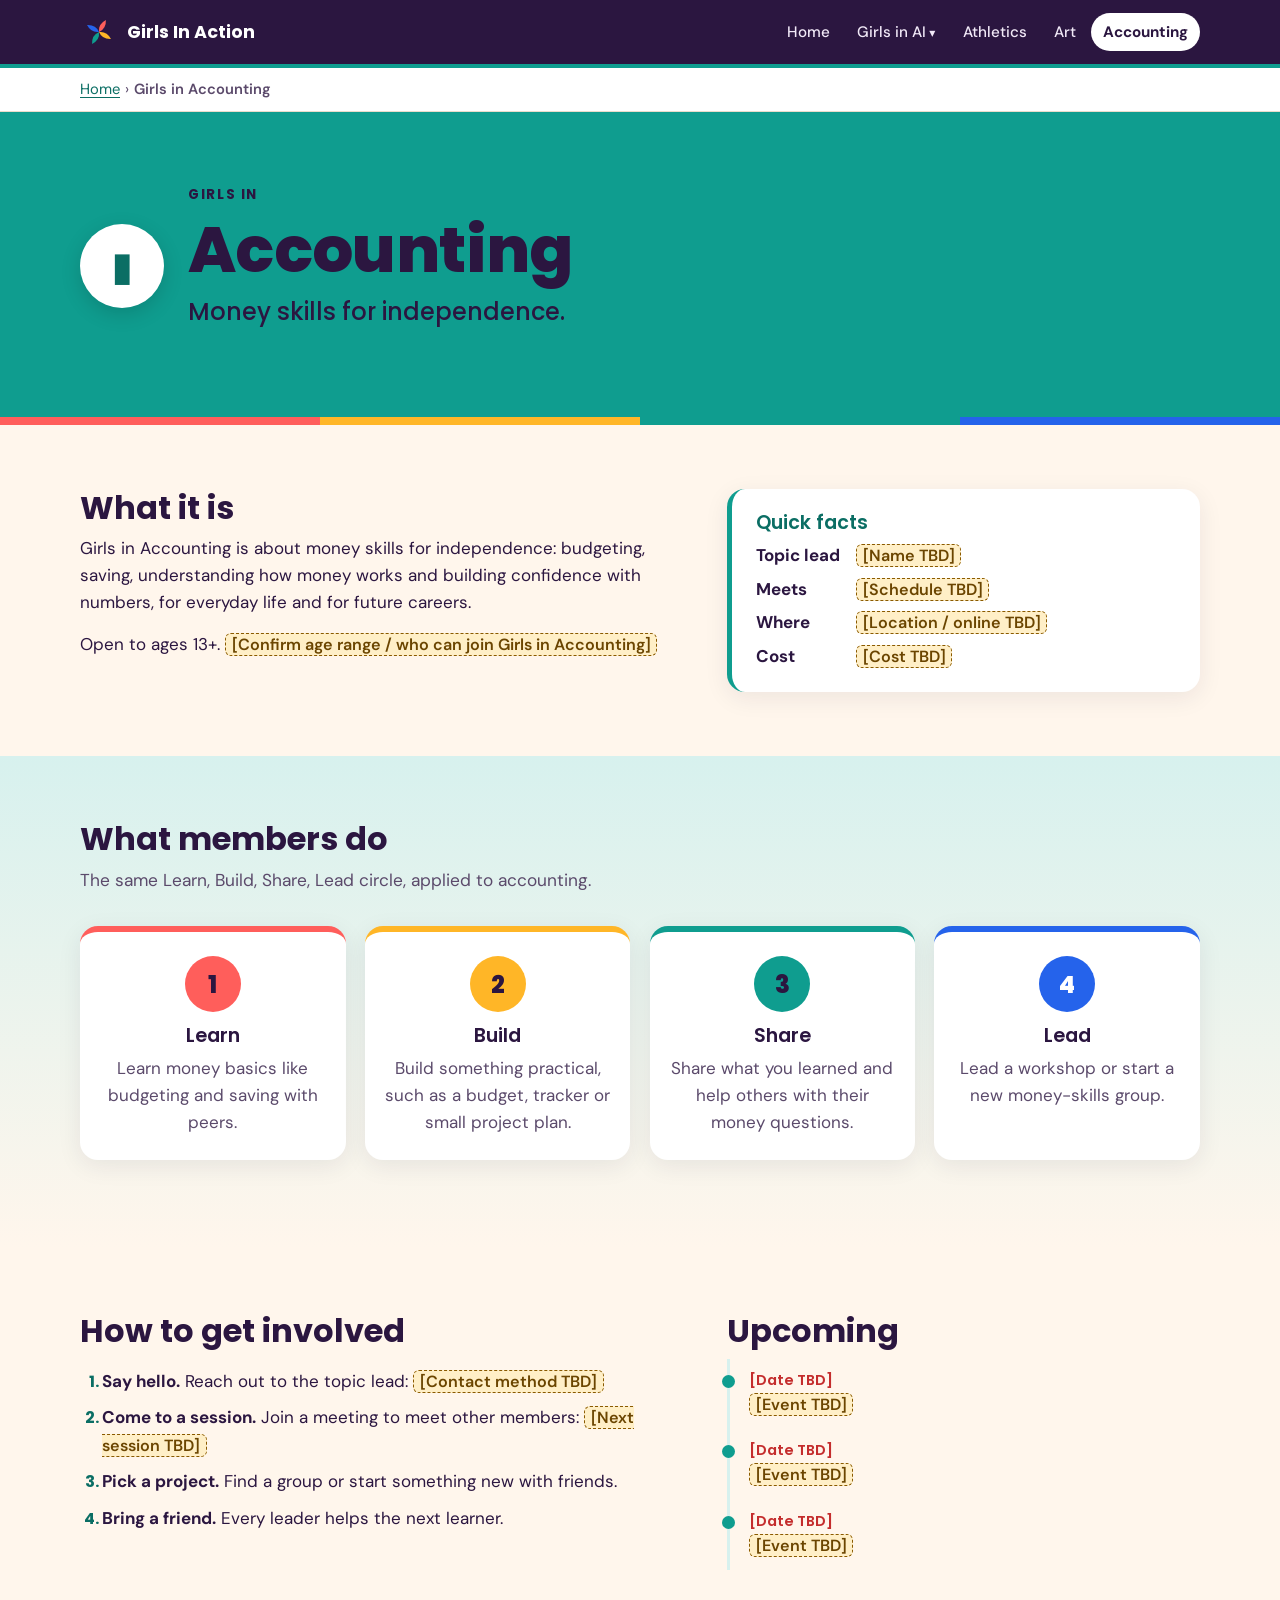
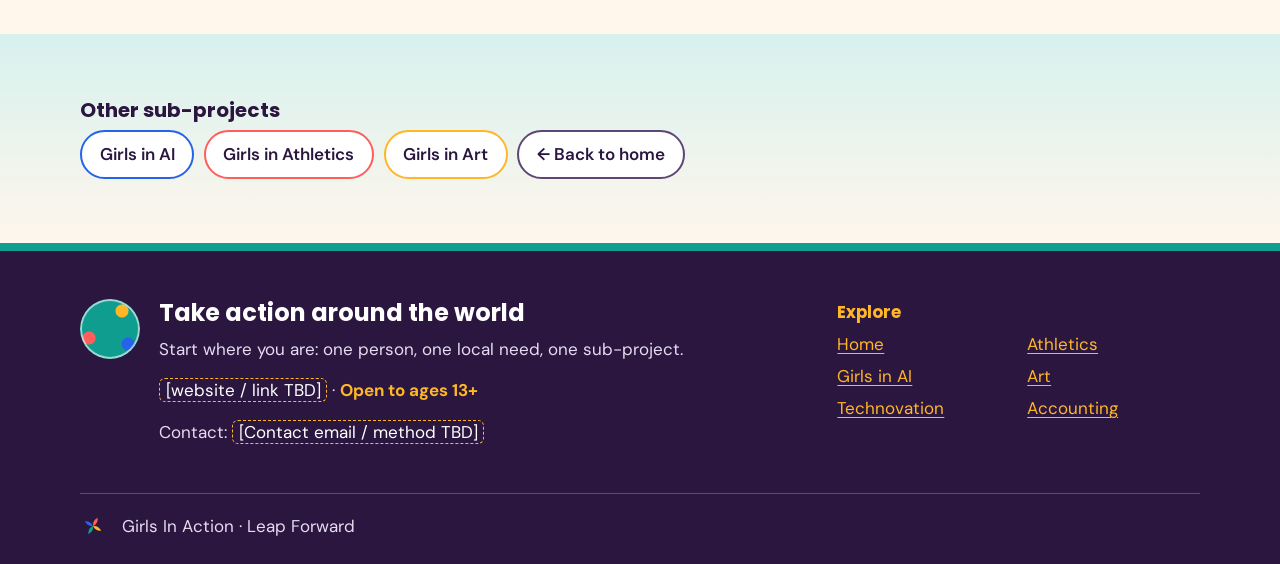
==== accounting/index.html @ 1cb9d5b8 "Replace one-pager with multi-page Girls In Action site (v2)" ====
<!DOCTYPE html>
<html lang="en">
<head>
  <meta charset="utf-8">
  <meta name="viewport" content="width=device-width, initial-scale=1">
  <title>Girls in Accounting · Girls In Action</title>
  <meta name="description" content="Girls in Accounting: Money skills for independence. A Girls In Action sub-project.">
  <meta name="theme-color" content="#2B1640">
  <meta property="og:title" content="Girls in Accounting · Girls In Action">
  <meta property="og:description" content="Girls in Accounting: Money skills for independence. A Girls In Action sub-project.">
  <meta property="og:url" content="https://yumyumhotdog.github.io/girlsinaction/accounting/">
  <meta property="og:image" content="https://yumyumhotdog.github.io/girlsinaction/assets/gia-spark-30-bluepetal-white.png">
  <link rel="icon" href="../assets/favicon.svg" type="image/svg+xml">
  <link rel="icon" href="../assets/favicon-32.png" type="image/png" sizes="32x32">
  <link rel="apple-touch-icon" href="../assets/apple-touch-icon.png">
  <link rel="preconnect" href="https://fonts.googleapis.com">
  <link rel="preconnect" href="https://fonts.gstatic.com" crossorigin>
  <link href="https://fonts.googleapis.com/css2?family=DM+Sans:ital,wght@0,400;0,500;0,700;1,400&family=Poppins:wght@500;600;700;800&display=swap" rel="stylesheet">
  <link rel="stylesheet" href="../style.css">
  <script src="../nav.js" defer></script>
</head>
<body class="theme-accounting">
<a class="skip-link" href="#main">Skip to main content</a>
<header class="site-header">
  <div class="wrap nav-row">
    <a class="brand" href="../index.html"><img src="../assets/gia-spark-30-bluepetal-transparent.svg" alt="" width="38" height="38"><span>Girls In Action</span></a>
    <button class="nav-toggle" type="button" aria-expanded="false" aria-controls="site-nav"><span class="bars" aria-hidden="true"></span>Menu</button>
    <nav id="site-nav" class="site-nav" aria-label="Main">
      <ul>
        <li><a href="../index.html">Home</a></li>
        <li class="has-sub"><a href="../ai/index.html">Girls in AI</a>
          <ul class="subnav" aria-label="Girls in AI pages">
            <li><a href="../ai/technovation/index.html">Technovation</a></li>
            <li><a href="../ai/technovation/2027.html">2027 season</a></li>
            <li><a href="../ai/technovation/2026.html">2026 season</a></li>
            <li><a href="../ai/technovation/2025.html">2025 season</a></li>
          </ul>
        </li>
        <li><a href="../athletics/index.html">Athletics</a></li>
        <li><a href="../art/index.html">Art</a></li>
        <li><a href="../accounting/index.html" aria-current="page">Accounting</a></li>
      </ul>
    </nav>
  </div>
</header>
<main id="main">
<nav class="crumbs" aria-label="Breadcrumb"><ol><li><a href="../index.html">Home</a></li><li><span aria-current="page">Girls in Accounting</span></li></ol></nav>
<section class="hero hero-topic" aria-labelledby="hero-title">
  <div class="wrap hero-topic-row">
    <span class="topic-icon big" aria-hidden="true">▮</span>
    <div>
      <p class="kicker">Girls in</p>
      <h1 id="hero-title" class="h-xl">Accounting</h1>
      <p class="tagline">Money skills for independence.</p>
    </div>
  </div>
</section>

<section class="section" id="what" aria-labelledby="what-title">
  <div class="wrap two-col">
    <div>
      <h2 id="what-title">What it is</h2>
      <p>Girls in Accounting is about money skills for independence: budgeting, saving, understanding how money works and building confidence with numbers, for everyday life and for future careers.</p>
      <p>Open to ages 13+. <span class="ph">[Confirm age range / who can join Girls in Accounting]</span></p>
    </div>
    <aside class="card" aria-label="Quick facts">
      <h3>Quick facts</h3>
      <dl class="facts">
        <dt>Topic lead</dt><dd><span class="ph">[Name TBD]</span></dd>
        <dt>Meets</dt><dd><span class="ph">[Schedule TBD]</span></dd>
        <dt>Where</dt><dd><span class="ph">[Location / online TBD]</span></dd>
        <dt>Cost</dt><dd><span class="ph">[Cost TBD]</span></dd>
      </dl>
    </aside>
  </div>
</section>

<section class="section section-alt" id="what-members-do" aria-labelledby="do-title">
  <div class="wrap">
    <h2 id="do-title">What members do</h2>
    <p class="sub">The same Learn, Build, Share, Lead circle, applied to accounting.</p>
    <ol class="steps"><li class="step c-coral"><span class="step-num" aria-hidden="true">1</span><h3>Learn</h3><p>Learn money basics like budgeting and saving with peers.</p></li><li class="step c-gold"><span class="step-num" aria-hidden="true">2</span><h3>Build</h3><p>Build something practical, such as a budget, tracker or small project plan.</p></li><li class="step c-teal"><span class="step-num" aria-hidden="true">3</span><h3>Share</h3><p>Share what you learned and help others with their money questions.</p></li><li class="step c-blue"><span class="step-num" aria-hidden="true">4</span><h3>Lead</h3><p>Lead a workshop or start a new money-skills group.</p></li></ol>
  </div>
</section>

<section class="section" id="get-involved" aria-labelledby="involved-title">
  <div class="wrap two-col">
    <div>
      <h2 id="involved-title">How to get involved</h2>
      <ol class="numbered">
        <li><strong>Say hello.</strong> Reach out to the topic lead: <span class="ph">[Contact method TBD]</span></li>
        <li><strong>Come to a session.</strong> Join a meeting to meet other members: <span class="ph">[Next session TBD]</span></li>
        <li><strong>Pick a project.</strong> Find a group or start something new with friends.</li>
        <li><strong>Bring a friend.</strong> Every leader helps the next learner.</li>
      </ol>
    </div>
    <div>
      <h2 id="upcoming-title">Upcoming</h2>
      <ul class="events" aria-labelledby="upcoming-title">
        <li><span class="ev-date">[Date TBD]</span><span><span class="ph">[Event TBD]</span></span></li>
        <li><span class="ev-date">[Date TBD]</span><span><span class="ph">[Event TBD]</span></span></li>
        <li><span class="ev-date">[Date TBD]</span><span><span class="ph">[Event TBD]</span></span></li>
      </ul>
    </div>
  </div>
</section>

<section class="section section-alt" aria-labelledby="other-title">
  <div class="wrap">
    <h2 id="other-title" class="h-sm">Other sub-projects</h2>
    <ul class="pill-links">
      <li><a class="pill c-blue" href="../ai/index.html">Girls in AI</a></li><li><a class="pill c-coral" href="../athletics/index.html">Girls in Athletics</a></li><li><a class="pill c-gold" href="../art/index.html">Girls in Art</a></li>
      <li><a class="pill" href="../index.html">← Back to home</a></li>
    </ul>
  </div>
</section>
</main>
<footer class="site-footer">
  <div class="wrap footer-grid">
    <div class="footer-world">
      <span class="globe" aria-hidden="true"></span>
      <div>
        <h2>Take action around the world</h2>
        <p>Start where you are: one person, one local need, one sub-project.</p>
        <p><span class="ph-dark">[website / link TBD]</span> · <strong class="gold">Open to ages 13+</strong></p>
        <p>Contact: <span class="ph-dark">[Contact email / method TBD]</span></p>
      </div>
    </div>
    <nav aria-label="Footer">
      <p class="footer-label">Explore</p>
      <ul class="footer-links">
        <li><a href="../index.html">Home</a></li>
        <li><a href="../ai/index.html">Girls in AI</a></li>
        <li><a href="../ai/technovation/index.html">Technovation</a></li>
        <li><a href="../athletics/index.html">Athletics</a></li>
        <li><a href="../art/index.html">Art</a></li>
        <li><a href="../accounting/index.html">Accounting</a></li>
      </ul>
    </nav>
  </div>
  <div class="wrap footer-bottom">
    <img src="../assets/gia-spark-30-bluepetal-transparent.svg" alt="" width="26" height="26">
    <p>Girls In Action · Leap Forward</p>
  </div>
</footer>
</body>
</html>
---- style.css ----
/* Girls In Action · shared styles
   Palette: AI blue #2563EB, Athletics coral #FF5E5B, Art gold #FFB627,
   Accounting teal #0F9D8F, plum #2B1640 (ink + dark bands), cream #FFF6EC.
   Darker shades (-d) are used for small text so it meets WCAG AA contrast. */
:root {
  --blue: #2563EB; --blue-d: #1D4ED8; --blue-t: #DBEAFE;
  --coral: #FF5E5B; --coral-d: #C42D2D; --coral-t: #FFE3DE;
  --gold: #FFB627; --gold-d: #8A5A00; --gold-t: #FFEFC7;
  --teal: #0F9D8F; --teal-d: #0B6E64; --teal-t: #D7F1EE;
  --plum: #2B1640; --plum-2: #3D2259; --plum-3: #5E4677;
  --cream: #FFF6EC; --white: #fff; --ink: #2B1640; --muted: #5B4A6B; --line: #EADCCB;
  --radius: 18px; --shadow: 0 6px 24px rgba(43, 22, 64, .08);
  --h: "Poppins", system-ui, sans-serif; --b: "DM Sans", system-ui, sans-serif;
  /* page accent (overridden per theme) */
  --accent: var(--plum); --accent-on: var(--white); --accent-text: var(--blue-d); --accent-t: var(--gold-t);
}
.theme-ai { --accent: var(--blue); --accent-on: var(--white); --accent-text: var(--blue-d); --accent-t: var(--blue-t); }
.theme-athletics { --accent: var(--coral); --accent-on: var(--plum); --accent-text: var(--coral-d); --accent-t: var(--coral-t); }
.theme-art { --accent: var(--gold); --accent-on: var(--plum); --accent-text: var(--gold-d); --accent-t: var(--gold-t); }
.theme-accounting { --accent: var(--teal); --accent-on: var(--plum); --accent-text: var(--teal-d); --accent-t: var(--teal-t); }

*, *::before, *::after { box-sizing: border-box; }
html { scroll-behavior: smooth; }
@media (prefers-reduced-motion: reduce) { html { scroll-behavior: auto; } * { transition: none !important; } }
body { margin: 0; font-family: var(--b); font-size: 1.0625rem; line-height: 1.6; color: var(--ink); background: var(--cream); }
img { max-width: 100%; height: auto; display: block; }
h1, h2, h3 { font-family: var(--h); line-height: 1.2; margin: 0 0 .5rem; }
h2 { font-size: clamp(1.5rem, 3vw, 2rem); font-weight: 700; }
h3 { font-size: 1.2rem; font-weight: 600; }
.h-sm { font-size: 1.25rem; }
p { margin: 0 0 .9rem; }
a { color: var(--accent-text); text-underline-offset: 3px; }
:focus-visible { outline: 3px solid var(--gold); outline-offset: 3px; border-radius: 6px; }
.wrap { width: min(1120px, 100% - 2.5rem); margin-inline: auto; }
.narrow { width: min(760px, 100% - 2.5rem); }
.center { text-align: center; }
.small { font-size: .9rem; color: var(--muted); }
.sr-only { position: absolute; width: 1px; height: 1px; overflow: hidden; clip: rect(0 0 0 0); white-space: nowrap; }
.skip-link { position: absolute; left: -9999px; top: 0; background: var(--gold); color: var(--plum); padding: .6rem 1rem; z-index: 100; font-weight: 700; }
.skip-link:focus { left: 1rem; top: 1rem; }
[id] { scroll-margin-top: 84px; }

/* Placeholders */
.ph { background: var(--gold-t); color: #6B4500; border: 1px dashed var(--gold-d); border-radius: 6px; padding: 0 .35rem; font-weight: 600; font-size: .95em; }
.ph-dark { border: 1px dashed var(--gold); border-radius: 6px; padding: 0 .35rem; color: var(--white); }

/* Header + nav */
.site-header { position: sticky; top: 0; z-index: 50; background: var(--plum); color: var(--white); border-bottom: 4px solid var(--accent); }
.theme-home .site-header { border-bottom-color: var(--plum-2); }
.nav-row { display: flex; align-items: center; justify-content: space-between; gap: 1rem; min-height: 64px; flex-wrap: wrap; }
.brand { display: flex; align-items: center; gap: .55rem; color: var(--white); text-decoration: none; font-family: var(--h); font-weight: 700; font-size: 1.1rem; }
.site-nav > ul { list-style: none; display: flex; gap: .2rem; margin: 0; padding: 0; }
.site-nav a { display: block; color: #F1E9F7; text-decoration: none; font-weight: 500; padding: .45rem .75rem; border-radius: 999px; font-size: .95rem; }
.site-nav a:hover { background: var(--plum-2); color: var(--gold); }
.site-nav a[aria-current="page"] { background: var(--white); color: var(--plum); font-weight: 700; }
.site-nav .in-section > a:not([aria-current]) { box-shadow: inset 0 -3px 0 var(--blue); border-radius: 999px 999px 0 0; }
.has-sub { position: relative; }
.has-sub > a::after { content: " ▾"; font-size: .8em; }
.subnav { list-style: none; margin: 0; padding: .4rem; position: absolute; top: 100%; left: 0; min-width: 190px; background: var(--plum-2); border-radius: 12px; box-shadow: 0 10px 30px rgba(0,0,0,.3); display: none; }
.subnav a { border-radius: 8px; }
.has-sub:hover .subnav, .has-sub:focus-within .subnav { display: block; }
.nav-toggle { display: none; align-items: center; gap: .5rem; font: 600 1rem var(--h); color: var(--white); background: var(--plum-2); border: 2px solid var(--plum-3); padding: .45rem .9rem; border-radius: 999px; cursor: pointer; }
.bars, .bars::before, .bars::after { display: block; width: 18px; height: 2px; background: currentColor; position: relative; }
.bars::before, .bars::after { content: ""; position: absolute; left: 0; }
.bars::before { top: -6px; } .bars::after { top: 6px; }

/* Breadcrumbs */
.crumbs { background: var(--white); border-bottom: 1px solid var(--line); }
.crumbs ol { list-style: none; display: flex; flex-wrap: wrap; gap: .3rem; margin: 0 auto; padding: .6rem 0; width: min(1120px, 100% - 2.5rem); font-size: .92rem; }
.crumbs li + li::before { content: "›"; margin-right: .3rem; color: var(--muted); }
.crumbs a { color: var(--accent-text); }
.crumbs [aria-current] { color: var(--muted); font-weight: 600; }

/* Heroes */
.hero { position: relative; overflow: hidden; padding: clamp(2.5rem, 6vw, 4.5rem) 0 clamp(3rem, 6vw, 5rem); }
.hero::after { content: ""; position: absolute; inset: auto 0 0 0; height: 8px; background: linear-gradient(90deg, var(--coral) 0 25%, var(--gold) 25% 50%, var(--teal) 50% 75%, var(--blue) 75%); }
.hero-home { background: var(--plum); color: var(--white); }
.hero-grid { display: grid; grid-template-columns: 1.4fr 1fr; gap: 2rem; align-items: center; }
.kicker { font-family: var(--h); font-weight: 700; text-transform: uppercase; letter-spacing: .12em; font-size: .85rem; margin-bottom: .4rem; }
.hero-home .kicker { color: var(--gold); }
.h-xl { font-size: clamp(2.3rem, 6vw, 4rem); font-weight: 800; letter-spacing: -.01em; margin-bottom: .3rem; }
.tagline { font-family: var(--h); font-size: clamp(1.1rem, 2.4vw, 1.5rem); font-weight: 500; margin-bottom: 1rem; }
.hero-home .tagline { color: #FFC9BF; }
.lede { font-size: 1.15rem; color: #E6DCF0; max-width: 42ch; }
.hero-art { display: flex; justify-content: center; }
.hero-art img { width: min(300px, 70vw); filter: drop-shadow(0 10px 30px rgba(0,0,0,.35)); }
.hero-topic { background: var(--accent); color: var(--accent-on); }
.hero-topic-row { display: flex; gap: 1.5rem; align-items: center; }
.hero-archive { background: linear-gradient(135deg, var(--blue), var(--plum-2)); color: var(--white); }

.cta-row { display: flex; flex-wrap: wrap; gap: .8rem; margin-top: 1.4rem; }
.btn { display: inline-flex; align-items: center; justify-content: center; gap: .4rem; font: 600 1rem var(--h); padding: .8rem 1.4rem; border-radius: 999px; text-decoration: none; border: 2px solid transparent; cursor: pointer; transition: transform .15s ease; }
.btn:hover { transform: translateY(-2px); }
.btn-gold { background: var(--gold); color: var(--plum); }
.btn-light { background: var(--white); color: var(--plum); }
.btn-ghost { border-color: currentColor; color: inherit; background: transparent; }
.btn-accent { background: var(--accent-text); color: var(--white); }
.btn-outline { border-color: var(--accent-text); color: var(--accent-text); background: var(--white); }

/* Sections */
.section { padding: clamp(2.5rem, 5vw, 4rem) 0; }
.section-alt { background: var(--white); }
.theme-ai .section-alt, .theme-athletics .section-alt, .theme-art .section-alt, .theme-accounting .section-alt { background: linear-gradient(180deg, var(--accent-t), var(--cream)); }
.sub { color: var(--muted); font-size: 1.08rem; max-width: 62ch; }
.eyebrow { font-family: var(--h); font-weight: 700; text-transform: uppercase; letter-spacing: .12em; font-size: .82rem; margin-bottom: .4rem; }
.t-coral { color: var(--coral-d); } .t-accent { color: var(--accent-text); }
.two-col { display: grid; grid-template-columns: 1.3fr 1fr; gap: 2rem; align-items: start; }
.card { background: var(--white); border-radius: var(--radius); padding: 1.4rem 1.5rem; box-shadow: var(--shadow); border-left: 5px solid var(--accent); }
.card h3 { color: var(--accent-text); }
.facts { display: grid; grid-template-columns: auto 1fr; gap: .4rem 1rem; margin: 0; }
.facts dt { font-weight: 700; } .facts dd { margin: 0; }

.mission { border-left: 6px solid var(--coral); padding-left: 1.2rem; margin-bottom: 2rem; }
.mission-text { font-weight: 600; font-size: clamp(1.5rem, 3.5vw, 2.3rem); max-width: 28ch; }
.different { display: grid; grid-template-columns: auto 1fr; gap: 1.2rem; align-items: center; background: var(--gold-t); border-radius: var(--radius); padding: 1.2rem 1.5rem; }
.different-label { font: 700 .85rem var(--h); text-transform: uppercase; letter-spacing: .1em; color: var(--coral-d); margin: 0; padding-right: 1.2rem; border-right: 2px solid var(--gold); max-width: 9rem; line-height: 1.3; }
.different-text { margin: 0; font-size: 1.15rem; }

/* Color helpers */
.c-blue { --c: var(--blue); --c-on: var(--white); --c-text: var(--blue-d); }
.c-coral { --c: var(--coral); --c-on: var(--plum); --c-text: var(--coral-d); }
.c-gold { --c: var(--gold); --c-on: var(--plum); --c-text: var(--gold-d); }
.c-teal { --c: var(--teal); --c-on: var(--plum); --c-text: var(--teal-d); }

/* Steps */
.steps { list-style: none; padding: 0; margin: 2rem 0 1.5rem; display: grid; grid-template-columns: repeat(4, 1fr); gap: 1.2rem; }
.step { background: var(--white); border-radius: var(--radius); padding: 1.5rem 1.2rem; text-align: center; box-shadow: var(--shadow); border-top: 6px solid var(--c); }
.step-num { display: inline-grid; place-items: center; width: 56px; height: 56px; border-radius: 50%; background: var(--c); color: var(--c-on); font: 800 1.5rem var(--h); margin-bottom: .7rem; }
.step p { color: var(--muted); margin: 0; }
.loop-pill { text-align: center; background: var(--teal-t); color: var(--teal-d); font-weight: 700; border-radius: 999px; padding: .7rem 1.2rem; max-width: 640px; margin: 0 auto; }

/* Topic cards */
.topic-icon { display: inline-grid; place-items: center; flex: none; width: 52px; height: 52px; border-radius: 50%; background: var(--c, var(--accent)); color: var(--c-on, var(--accent-on)); font-size: 1.5rem; }
.topic-icon.big { width: 84px; height: 84px; font-size: 2.5rem; background: var(--white); color: var(--accent-text); box-shadow: 0 6px 20px rgba(0,0,0,.15); }
.hero-archive .topic-icon.big { color: var(--blue-d); }
.topic-grid { display: grid; grid-template-columns: repeat(4, 1fr); gap: 1.2rem; margin-top: 1.5rem; }
.topic-card { position: relative; background: var(--white); border: 1px solid var(--line); border-top: 6px solid var(--c); border-radius: var(--radius); padding: 1.4rem; box-shadow: var(--shadow); display: flex; flex-direction: column; transition: transform .15s ease; }
.topic-card:hover { transform: translateY(-3px); }
.tile-kicker { font: 700 .75rem var(--h); text-transform: uppercase; letter-spacing: .12em; color: var(--muted); margin: .8rem 0 0; }
.topic-card h3 { font-size: 1.35rem; margin-bottom: .3rem; }
.card-link { color: var(--ink); text-decoration: none; }
.card-link:hover { text-decoration: underline; }
.topic-card > p { color: var(--muted); }
.topic-card .more { margin-top: auto; margin-bottom: 0; }
.topic-card .more a, .season-card .more a { color: var(--c-text, var(--accent-text)); font-weight: 700; text-decoration: none; }
.teaser { font-size: .92rem; background: var(--blue-t); border-radius: 10px; padding: .4rem .6rem; }
.teaser a { color: var(--blue-d); font-weight: 600; }
.more-topics { margin-top: 1.2rem; font-style: italic; color: var(--muted); }

/* Channels */
.channels { list-style: none; padding: 0; margin: 1.5rem 0; display: grid; grid-template-columns: repeat(5, 1fr); gap: 1rem; text-align: center; }
.channels li { display: flex; flex-direction: column; align-items: center; gap: .4rem; }
.channels em { font-size: .9rem; color: var(--muted); }
.chan-icon { display: grid; place-items: center; width: 64px; height: 64px; border-radius: 50%; background: var(--plum); color: var(--white); font-size: 1.5rem; }
.chan-heart { color: var(--coral); }

/* Feature (Technovation on AI page) */
.feature { background: var(--white); border-radius: var(--radius); padding: clamp(1.4rem, 3vw, 2.2rem); box-shadow: var(--shadow); border: 2px solid var(--blue); }

/* Lists */
.numbered { padding-left: 1.4rem; } .numbered li { margin-bottom: .6rem; }
.numbered li::marker { font: 700 1rem var(--h); color: var(--accent-text); }
.ticks { padding-left: 1.2rem; } .ticks li { margin-bottom: .5rem; } .ticks li::marker { color: var(--accent); }
.events { list-style: none; padding: 0; margin: 0; }
.events li { display: flex; flex-direction: column; padding: .7rem 0 .7rem 1.2rem; border-left: 3px solid var(--accent-t); position: relative; }
.events li::before { content: ""; position: absolute; left: -8px; top: 1rem; width: 13px; height: 13px; border-radius: 50%; background: var(--accent); }
.ev-date { font: 600 .9rem var(--h); color: var(--coral-d); }
.pill-links { list-style: none; padding: 0; margin: 0; display: flex; flex-wrap: wrap; gap: .6rem; }
.pill { display: inline-block; padding: .55rem 1.1rem; border-radius: 999px; background: var(--white); border: 2px solid var(--c, var(--plum-3)); color: var(--ink); font-weight: 600; text-decoration: none; }
.pill:hover { background: var(--c, var(--plum)); color: var(--c-on, var(--white)); }

/* Seasons */
.season-grid { display: grid; grid-template-columns: repeat(3, 1fr); gap: 1.2rem; margin-top: 1.5rem; }
.season-card { background: var(--white); border-radius: var(--radius); padding: 1.4rem; box-shadow: var(--shadow); border-top: 6px solid var(--plum-3); display: flex; flex-direction: column; }
.season-card.current { border-top-color: var(--blue); outline: 2px solid var(--blue); }
.season-card .more { margin-top: auto; margin-bottom: 0; }
.season-tag { display: inline-block; align-self: flex-start; font: 700 .75rem var(--h); text-transform: uppercase; letter-spacing: .1em; padding: .15rem .6rem; border-radius: 999px; background: var(--line); color: var(--ink); }
.current .season-tag { background: var(--blue); color: var(--white); }
.team-grid { display: grid; grid-template-columns: repeat(3, 1fr); gap: 1.2rem; margin-top: 1rem; }
.photo-grid { display: grid; grid-template-columns: repeat(4, 1fr); gap: 1rem; }
.photo-ph { margin: 0; }
.photo-box { aspect-ratio: 4/3; display: grid; place-items: center; border-radius: 14px; background: repeating-linear-gradient(45deg, var(--blue-t) 0 12px, #fff 12px 24px); border: 2px dashed var(--blue); font: 600 1rem var(--h); color: var(--blue-d); }
.photo-ph figcaption { margin-top: .4rem; font-size: .9rem; }

/* On-page nav (2027) */
.on-page { background: var(--white); border-bottom: 1px solid var(--line); }
.on-page ul { list-style: none; display: flex; flex-wrap: wrap; gap: .3rem 1rem; margin: 0; padding: .6rem 0; }
.on-page a { font-weight: 600; text-decoration: none; }
.on-page a:hover { text-decoration: underline; }

/* Form */
.signup { background: var(--white); border-radius: var(--radius); padding: clamp(1.2rem, 3vw, 2rem); box-shadow: var(--shadow); border-top: 6px solid var(--blue); }
.signup fieldset { border: 0; padding: 0; margin: 0 0 1.4rem; }
.signup legend { font: 700 1.1rem var(--h); color: var(--blue-d); margin-bottom: .6rem; }
.field { margin-bottom: 1rem; }
.field label { display: block; font-weight: 700; margin-bottom: .3rem; }
.req { color: var(--coral-d); }
.signup input, .signup textarea { width: 100%; font: inherit; color: var(--ink); padding: .7rem .85rem; border: 2px solid #CDBFD9; border-radius: 10px; background: #FFFDFB; }
.signup input:focus, .signup textarea:focus { outline: 3px solid var(--blue-t); border-color: var(--blue); }
.signup input:user-invalid, .signup textarea:user-invalid { border-color: var(--coral-d); }
.help { font-size: .92rem; color: var(--muted); margin: .3rem 0 0; }
.form-note { font-size: .92rem; color: var(--muted); }
.form-status { display: none; margin-top: 1rem; padding: .8rem 1rem; border-radius: 10px; font-weight: 600; }
.form-status.show { display: block; background: var(--gold-t); border: 2px solid var(--gold); color: #5A3A00; }
.form-status.ok { background: var(--teal-t); border-color: var(--teal); color: var(--teal-d); }
.form-status.err { background: var(--coral-t); border-color: var(--coral); color: var(--coral-d); }

/* Footer */
.site-footer { background: var(--plum); color: #E6DCF0; padding: 3rem 0 1.5rem; border-top: 8px solid var(--teal); }
.site-footer h2 { color: var(--white); font-size: 1.5rem; }
.site-footer a { color: var(--gold); }
.footer-grid { display: grid; grid-template-columns: 2fr 1fr; gap: 2rem; padding-bottom: 2rem; border-bottom: 1px solid var(--plum-3); }
.footer-world { display: flex; gap: 1.2rem; align-items: flex-start; }
.globe { flex: none; width: 60px; height: 60px; border-radius: 50%; background: radial-gradient(circle at 70% 20%, var(--gold) 0 6px, transparent 7px), radial-gradient(circle at 15% 65%, var(--coral) 0 6px, transparent 7px), radial-gradient(circle at 80% 75%, var(--blue) 0 6px, transparent 7px), var(--teal); box-shadow: inset 0 0 0 2px rgba(255,255,255,.6); }
.footer-label { font: 700 1.05rem var(--h); color: var(--gold); margin-bottom: .4rem; }
.footer-links { list-style: none; padding: 0; margin: 0; columns: 2; }
.footer-links li { margin-bottom: .3rem; }
.gold { color: var(--gold); }
.footer-bottom { display: flex; flex-wrap: wrap; align-items: center; gap: .6rem 1rem; padding-top: 1.2rem; }
.footer-bottom p { margin: 0; }

/* Responsive */
@media (max-width: 960px) {
  .topic-grid { grid-template-columns: repeat(2, 1fr); }
  .steps { grid-template-columns: repeat(2, 1fr); }
  .channels { grid-template-columns: repeat(3, 1fr); }
  .hero-grid, .two-col, .footer-grid { grid-template-columns: 1fr; }
  .hero-art { order: -1; justify-content: flex-start; }
  .hero-art img { width: 110px; }
  .season-grid, .team-grid { grid-template-columns: 1fr 1fr; }
  .photo-grid { grid-template-columns: repeat(2, 1fr); }
}
@media (max-width: 820px) {
  .js .nav-toggle { display: inline-flex; }
  .site-nav { width: 100%; }
  .js .site-nav { display: none; }
  .js .site-nav.open { display: block; }
  .site-nav > ul { flex-direction: column; padding: .3rem 0 1rem; }
  .site-nav a { border-radius: 10px; padding: .6rem .8rem; }
  .subnav { display: block; position: static; background: transparent; box-shadow: none; padding: 0 0 0 1rem; min-width: 0; }
  .has-sub > a::after { content: ""; }
  .site-nav .in-section > a:not([aria-current]) { box-shadow: none; }
  .site-header { position: static; }
}
@media (max-width: 600px) {
  .topic-grid, .steps, .season-grid, .team-grid { grid-template-columns: 1fr; }
  .channels { grid-template-columns: repeat(2, 1fr); }
  .different { grid-template-columns: 1fr; }
  .different-label { border-right: 0; border-bottom: 2px solid var(--gold); padding: 0 0 .5rem; max-width: none; }
  .cta-row .btn { flex: 1 1 100%; }
  .hero-topic-row { flex-direction: column; align-items: flex-start; gap: 1rem; }
  .topic-icon.big { width: 64px; height: 64px; font-size: 1.9rem; }
}
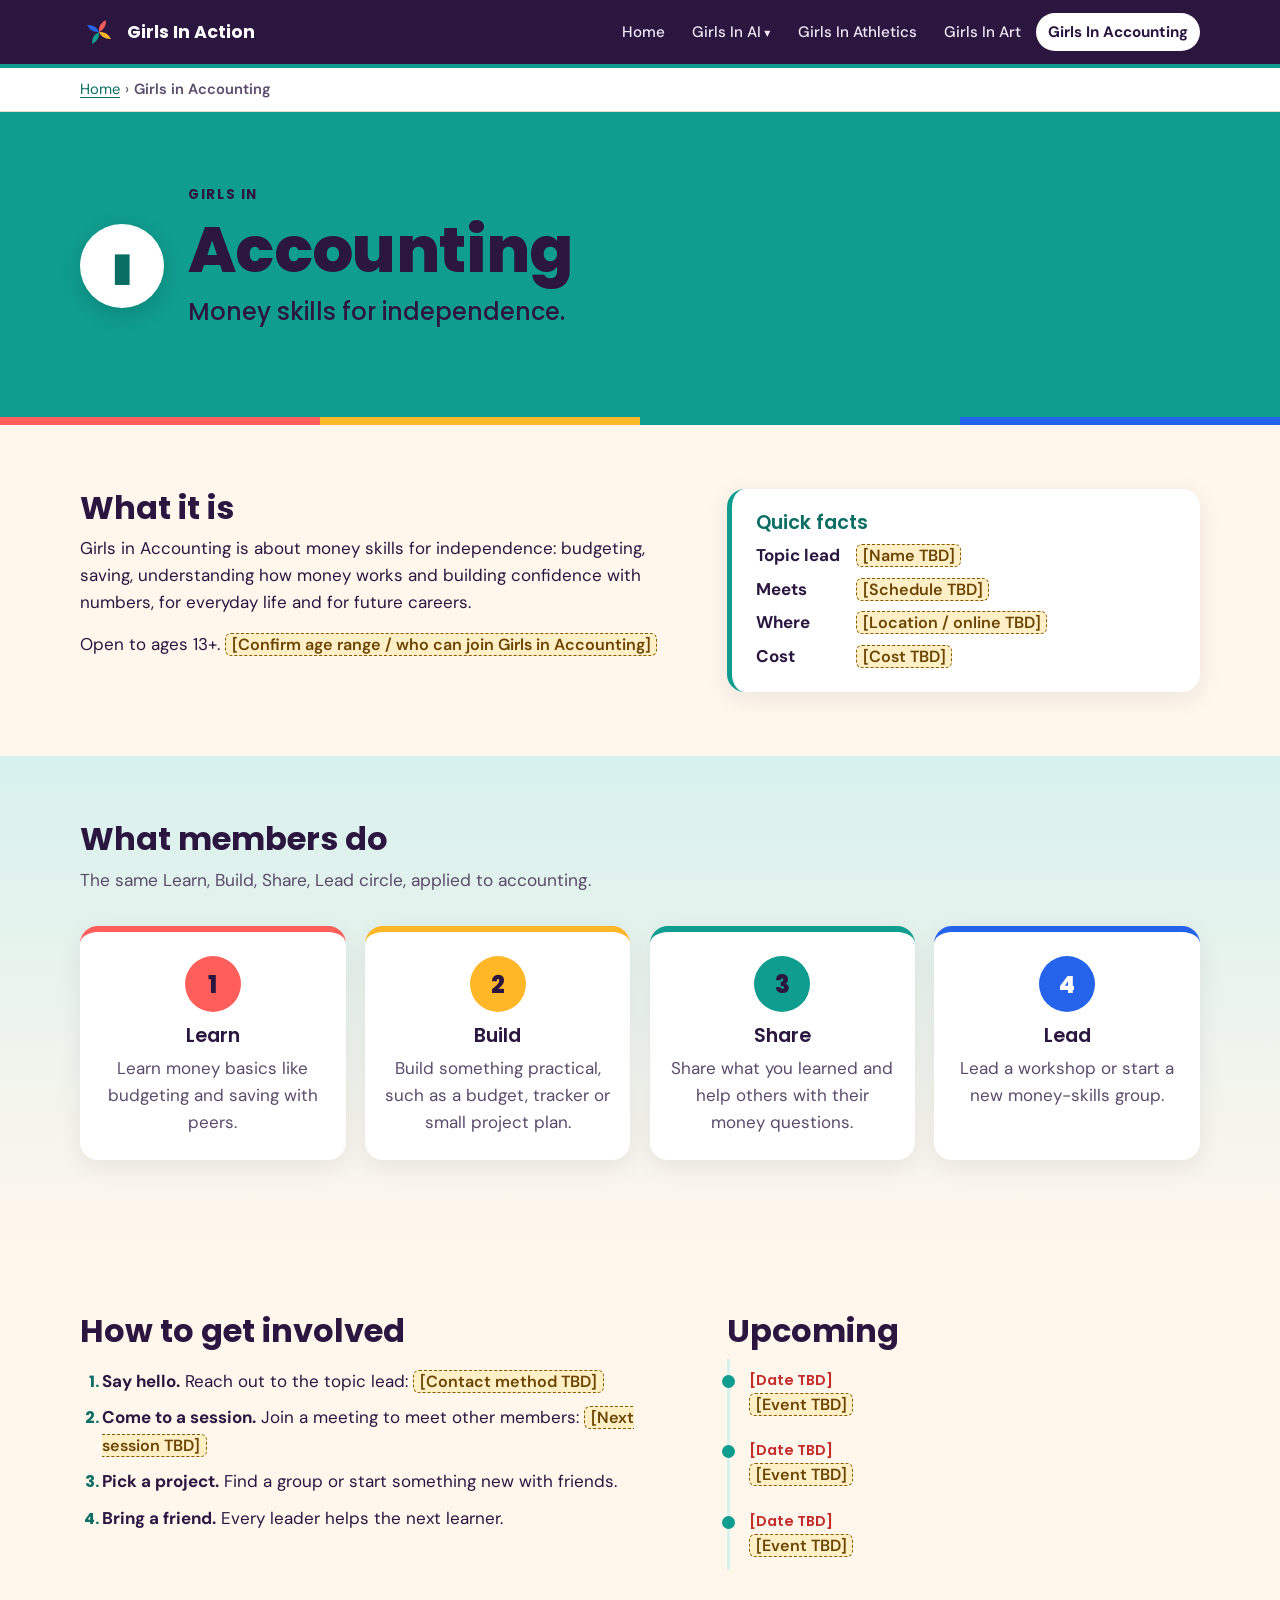
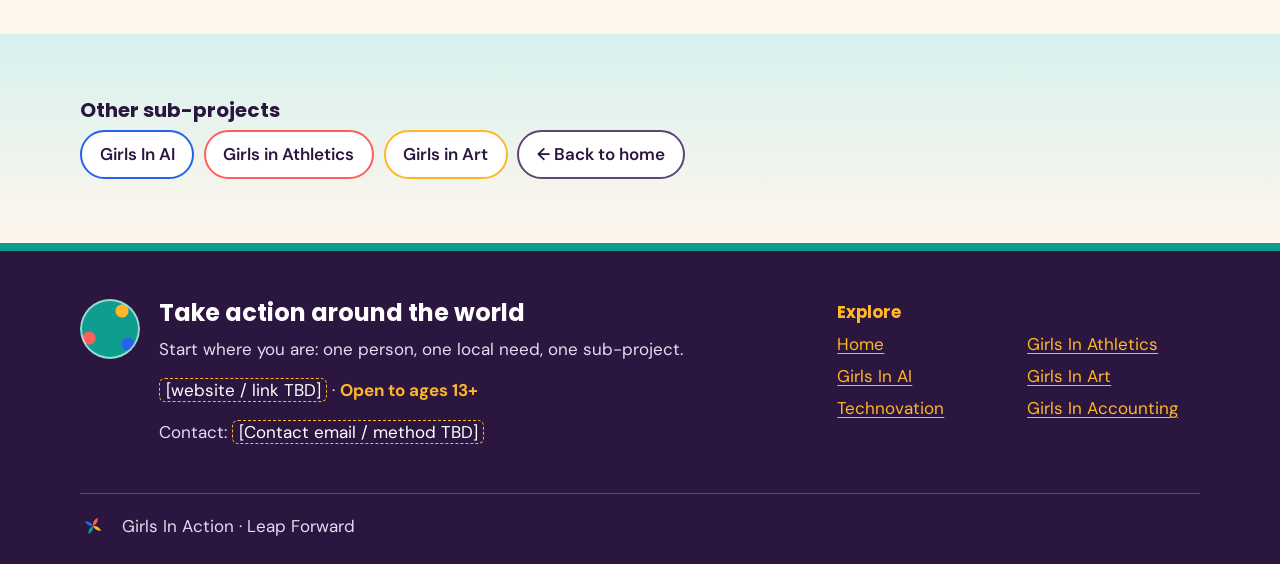
==== commit b5aa2245: "Use full topic names in menus" ====
--- a/accounting/index.html
+++ b/accounting/index.html
@@ -8,8 +8,8 @@
   <meta name="theme-color" content="#2B1640">
   <meta property="og:title" content="Girls in Accounting · Girls In Action">
   <meta property="og:description" content="Girls in Accounting: Money skills for independence. A Girls In Action sub-project.">
-  <meta property="og:url" content="https://yumyumhotdog.github.io/girlsinaction/accounting/">
-  <meta property="og:image" content="https://yumyumhotdog.github.io/girlsinaction/assets/gia-spark-30-bluepetal-white.png">
+  <meta property="og:url" content="https://sparkly-girl.github.io/girlsinaction/accounting/">
+  <meta property="og:image" content="https://sparkly-girl.github.io/girlsinaction/assets/gia-spark-30-bluepetal-white.png">
   <link rel="icon" href="../assets/favicon.svg" type="image/svg+xml">
   <link rel="icon" href="../assets/favicon-32.png" type="image/png" sizes="32x32">
   <link rel="apple-touch-icon" href="../assets/apple-touch-icon.png">
@@ -28,7 +28,7 @@
     <nav id="site-nav" class="site-nav" aria-label="Main">
       <ul>
         <li><a href="../index.html">Home</a></li>
-        <li class="has-sub"><a href="../ai/index.html">Girls in AI</a>
+        <li class="has-sub"><a href="../ai/index.html">Girls In AI</a>
           <ul class="subnav" aria-label="Girls in AI pages">
             <li><a href="../ai/technovation/index.html">Technovation</a></li>
             <li><a href="../ai/technovation/2027.html">2027 season</a></li>
@@ -36,9 +36,9 @@
             <li><a href="../ai/technovation/2025.html">2025 season</a></li>
           </ul>
         </li>
-        <li><a href="../athletics/index.html">Athletics</a></li>
-        <li><a href="../art/index.html">Art</a></li>
-        <li><a href="../accounting/index.html" aria-current="page">Accounting</a></li>
+        <li><a href="../athletics/index.html">Girls In Athletics</a></li>
+        <li><a href="../art/index.html">Girls In Art</a></li>
+        <li><a href="../accounting/index.html" aria-current="page">Girls In Accounting</a></li>
       </ul>
     </nav>
   </div>
@@ -109,7 +109,7 @@
   <div class="wrap">
     <h2 id="other-title" class="h-sm">Other sub-projects</h2>
     <ul class="pill-links">
-      <li><a class="pill c-blue" href="../ai/index.html">Girls in AI</a></li><li><a class="pill c-coral" href="../athletics/index.html">Girls in Athletics</a></li><li><a class="pill c-gold" href="../art/index.html">Girls in Art</a></li>
+      <li><a class="pill c-blue" href="../ai/index.html">Girls In AI</a></li><li><a class="pill c-coral" href="../athletics/index.html">Girls in Athletics</a></li><li><a class="pill c-gold" href="../art/index.html">Girls in Art</a></li>
       <li><a class="pill" href="../index.html">← Back to home</a></li>
     </ul>
   </div>
@@ -130,11 +130,11 @@
       <p class="footer-label">Explore</p>
       <ul class="footer-links">
         <li><a href="../index.html">Home</a></li>
-        <li><a href="../ai/index.html">Girls in AI</a></li>
+        <li><a href="../ai/index.html">Girls In AI</a></li>
         <li><a href="../ai/technovation/index.html">Technovation</a></li>
-        <li><a href="../athletics/index.html">Athletics</a></li>
-        <li><a href="../art/index.html">Art</a></li>
-        <li><a href="../accounting/index.html">Accounting</a></li>
+        <li><a href="../athletics/index.html">Girls In Athletics</a></li>
+        <li><a href="../art/index.html">Girls In Art</a></li>
+        <li><a href="../accounting/index.html">Girls In Accounting</a></li>
       </ul>
     </nav>
   </div>
